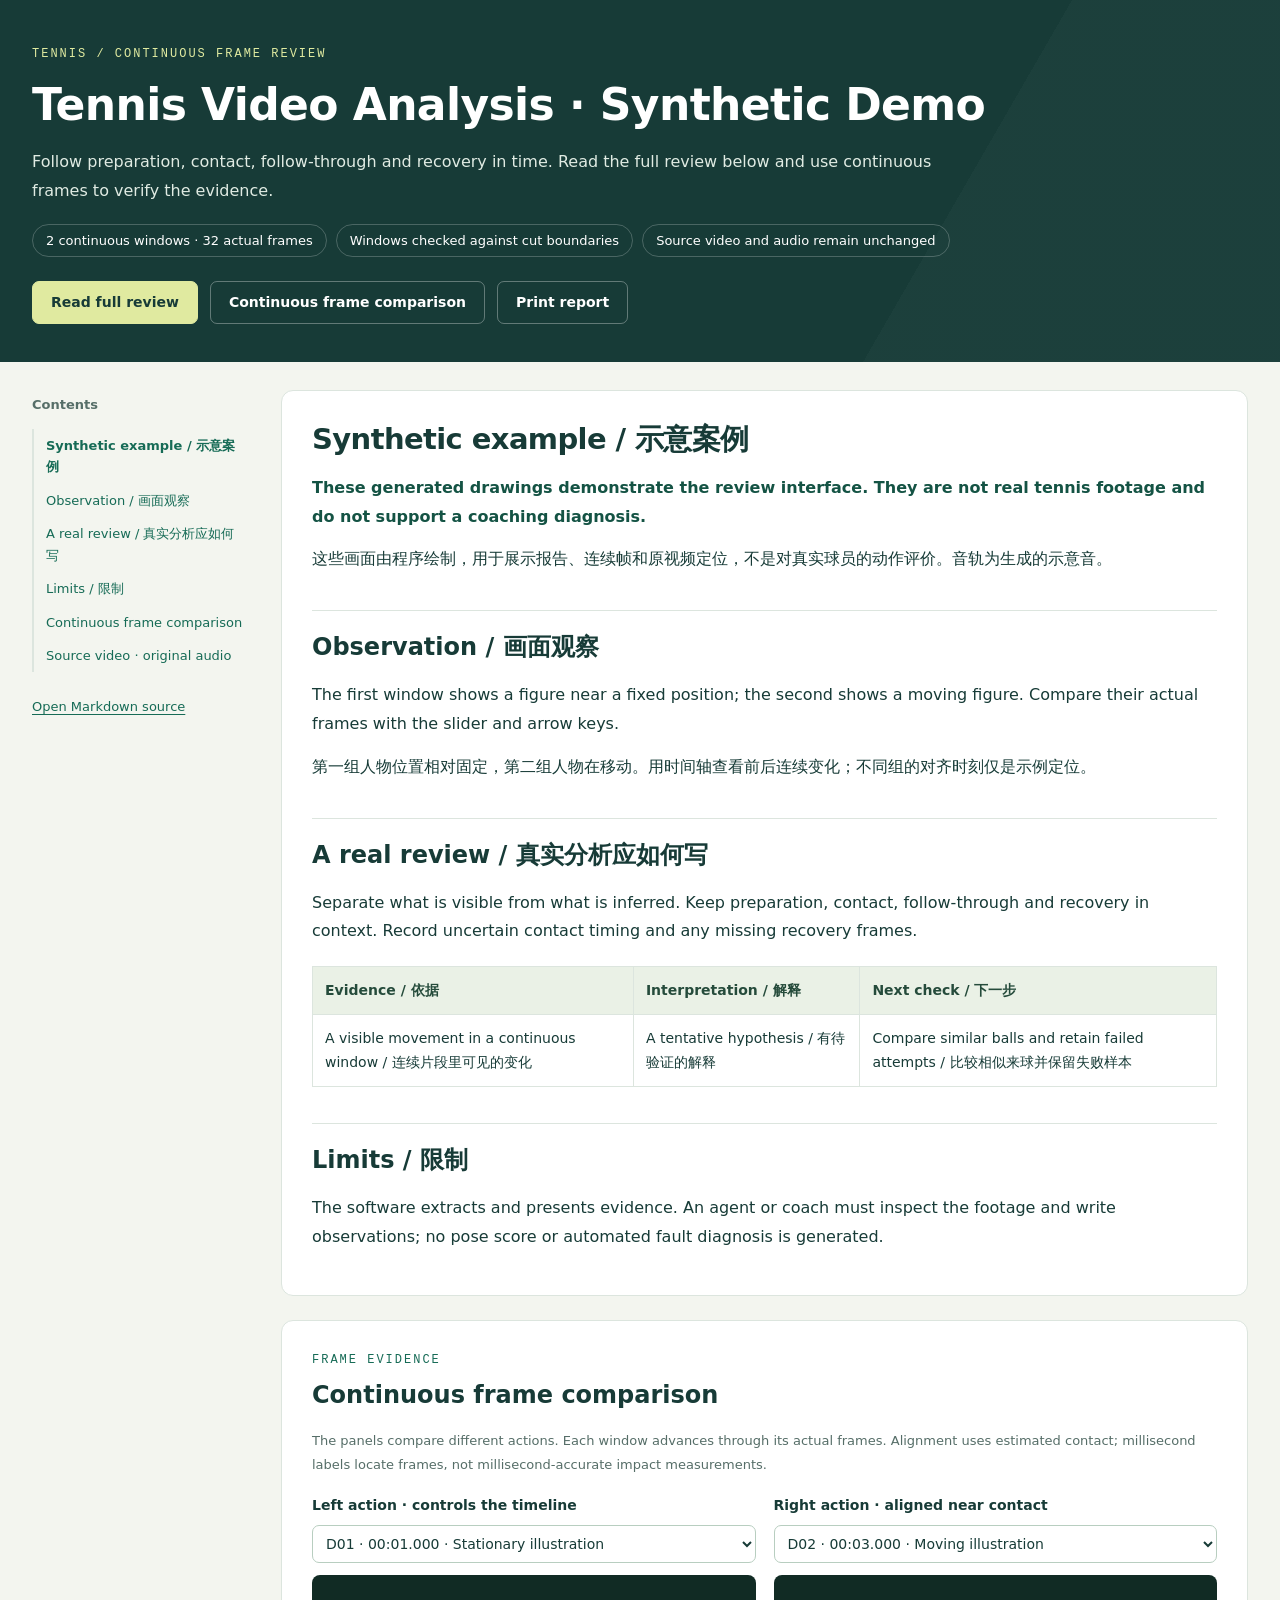
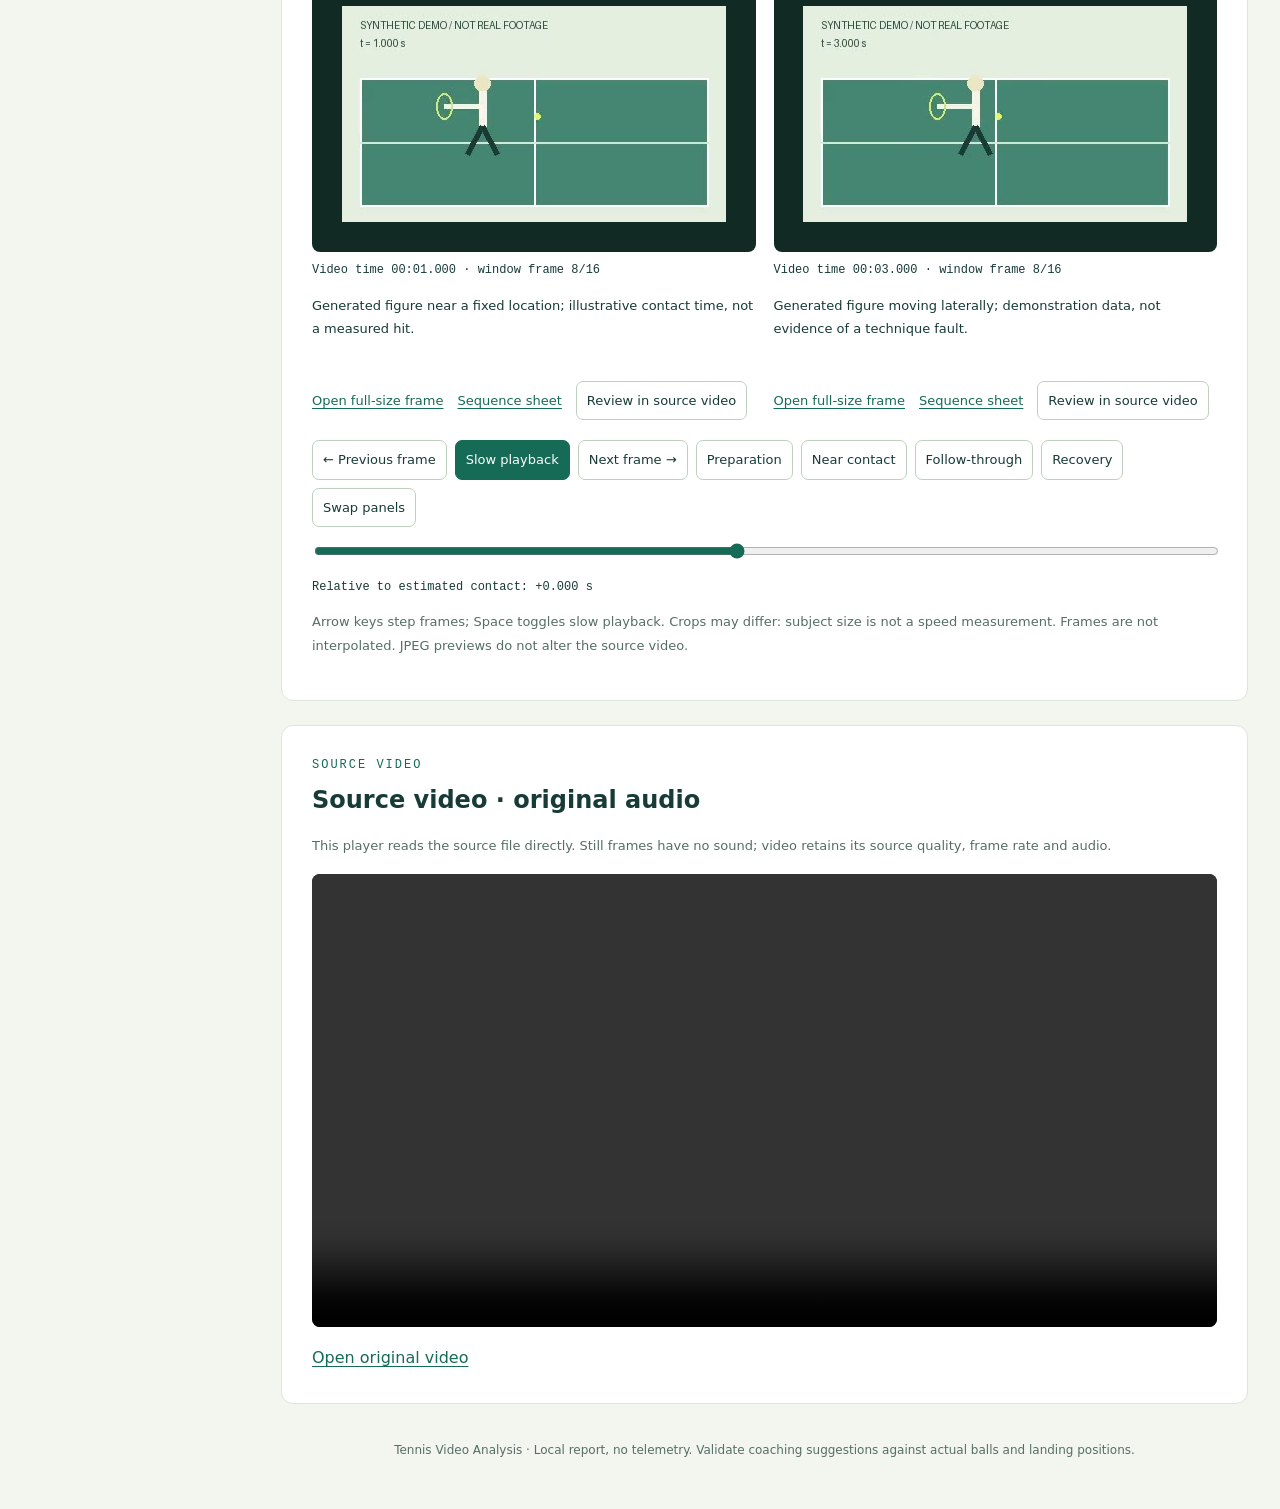
==== examples/demo/index.html @ 44c34b5e "Create tennis video analysis skill with continuous frame evidence and HTML reports" ====
<!doctype html>
<html lang="en"><head><meta charset="utf-8"><meta name="viewport" content="width=device-width,initial-scale=1"><link rel="icon" href="data:,"><title>Tennis Video Analysis · Synthetic Demo</title><style>:root {
  --ink: #173b37;
  --muted: #566e68;
  --accent: #166b56;
  --line: #dce5de;
  --paper: #f3f5ef;
  --highlight: #e0eaa0;
  color-scheme: light;
}
* {
  box-sizing: border-box;
}
html {
  scroll-behavior: smooth;
  scroll-padding-top: 22px;
}
body {
  margin: 0;
  background: var(--paper);
  color: var(--ink);
  font:
    16px/1.8 "Microsoft YaHei",
    system-ui,
    -apple-system,
    sans-serif;
}
.wrap {
  max-width: 1460px;
  margin: auto;
  padding: 0 32px;
}
a {
  color: var(--accent);
  text-underline-offset: 3px;
}
button,
select,
input {
  font: inherit;
}
button {
  cursor: pointer;
}
button:disabled {
  opacity: 0.45;
  cursor: default;
}
.hero {
  background: var(--ink);
  color: #fff;
  padding: 45px 0 38px;
  background-image: linear-gradient(120deg, transparent 72%, #ffffff06 72%);
}
.eyebrow,
.section-kicker {
  font:
    12px/1.5 Consolas,
    monospace;
  letter-spacing: 2px;
}
.eyebrow {
  color: var(--highlight);
}
h1 {
  font-size: clamp(29px, 4vw, 44px);
  line-height: 1.3;
  margin: 13px 0 15px;
  letter-spacing: -0.6px;
}
.hero p {
  max-width: 940px;
  color: #e0ebe3;
  margin: 0 0 18px;
}
.badges {
  display: flex;
  gap: 9px;
  flex-wrap: wrap;
  font-size: 13px;
}
.badges span {
  border: 1px solid #ffffff38;
  border-radius: 30px;
  padding: 4px 13px;
}
.actions {
  display: flex;
  gap: 12px;
  flex-wrap: wrap;
  margin-top: 24px;
}
.actions a,
.actions button {
  font: inherit;
  font-size: 14px;
  font-weight: 600;
  line-height: 1.5;
  text-decoration: none;
  border: 1px solid var(--highlight);
  background: var(--highlight);
  color: var(--ink);
  padding: 10px 18px;
  border-radius: 7px;
}
.actions .outline {
  background: transparent;
  color: white;
  border-color: #ffffff52;
}
.layout {
  display: grid;
  grid-template-columns: 224px minmax(0, 1fr);
  gap: 25px;
  padding-top: 28px;
  padding-bottom: 36px;
}
.navigation {
  position: sticky;
  top: 24px;
}
.navigation strong {
  font-size: 13px;
  color: var(--muted);
}
nav {
  margin: 10px 0 20px;
  max-height: 72vh;
  overflow-y: auto;
}
nav a {
  display: block;
  font-size: 13px;
  line-height: 1.65;
  text-decoration: none;
  padding: 6px 12px;
  border-left: 2px solid var(--line);
}
nav a:hover {
  background: #e4ebdf;
  border-left-color: var(--accent);
}
nav .toc-h1 {
  font-weight: 650;
}
nav .toc-h3 {
  padding-left: 22px;
  font-size: 12px;
}
.download {
  font-size: 13px;
}
.card {
  background: white;
  border: 1px solid var(--line);
  border-radius: 12px;
  padding: 30px;
  margin-bottom: 24px;
  min-width: 0;
}
h2 {
  font-size: 24px;
  line-height: 1.5;
  margin: 8px 0 16px;
}
h3 {
  font-size: 19px;
  line-height: 1.6;
  margin: 23px 0 10px;
}
.prose h1 {
  font-size: 29px;
  margin-top: 0;
}
.prose h2 {
  margin-top: 36px;
  padding-top: 18px;
  border-top: 1px solid var(--line);
}
.prose p {
  margin: 14px 0;
}
.prose img {
  max-width: 100%;
  height: auto;
  border-radius: 7px;
}
.prose ul,
.prose ol {
  padding-left: 25px;
}
.prose li {
  padding-left: 3px;
  margin: 7px 0;
}
.prose strong {
  font-weight: 650;
  color: #145344;
}
.prose blockquote {
  border-left: 3px solid #91b99d;
  background: #f0f6ee;
  padding: 6px 20px;
  margin: 18px 0;
}
.prose code {
  font:
    13px/1.7 Consolas,
    monospace;
  overflow-wrap: anywhere;
  background: #edf3ee;
  padding: 2px 5px;
  border-radius: 4px;
}
.prose pre {
  padding: 16px;
  background: #f1f5f1;
  border-radius: 8px;
  overflow: auto;
}
.prose pre code {
  padding: 0;
}
.prose table {
  border-collapse: collapse;
  width: 100%;
  font-size: 14px;
  line-height: 1.75;
  margin: 20px 0;
}
.prose th,
.prose td {
  text-align: left;
  border: 1px solid var(--line);
  padding: 11px 12px;
  vertical-align: top;
}
.prose th {
  background: #eaf1e6;
  color: #254b3b;
  font-weight: 650;
}
.prose tr:nth-child(even) td {
  background: #f8faf6;
}
.section-kicker {
  color: var(--accent);
}
.muted {
  color: var(--muted);
  font-size: 13px;
  line-height: 1.8;
}
.panels {
  display: grid;
  grid-template-columns: 1fr 1fr;
  gap: 18px;
}
.panel {
  min-width: 0;
}
.panel label {
  font-weight: 600;
  display: block;
  margin: 4px 0 7px;
  font-size: 14px;
}
select {
  width: 100%;
  border: 1px solid #b8cec0;
  background: white;
  color: var(--ink);
  padding: 9px;
  border-radius: 7px;
  font-size: 14px;
}
figure {
  margin: 12px 0;
}
.imagebox {
  aspect-ratio: 8/5;
  background: #112b24;
  display: flex;
  align-items: center;
  justify-content: center;
  border-radius: 8px;
  overflow: hidden;
}
.imagebox img {
  max-width: 100%;
  max-height: 100%;
  object-fit: contain;
}
figcaption,
.status {
  font:
    12px/1.7 Consolas,
    "Microsoft YaHei",
    monospace;
  margin-top: 8px;
}
.note {
  font-size: 13px;
  line-height: 1.8;
  min-height: 74px;
}
.links {
  display: flex;
  gap: 14px;
  align-items: center;
  flex-wrap: wrap;
  font-size: 13px;
}
.tools {
  display: flex;
  gap: 8px;
  flex-wrap: wrap;
  margin: 20px 0 13px;
}
.tools button,
.links button {
  border: 1px solid #bed0bf;
  color: var(--ink);
  background: white;
  border-radius: 7px;
  padding: 7px 10px;
  font-size: 13px;
}
.tools button:hover,
.links button:hover {
  background: #edf5e8;
}
.tools button.primary {
  background: var(--accent);
  border-color: var(--accent);
  color: white;
}
input[type="range"] {
  width: 100%;
  accent-color: var(--accent);
}
video {
  width: 100%;
  max-height: 70vh;
  background: #112b24;
  border-radius: 8px;
  display: block;
  margin: 17px 0;
}
.warning {
  font-size: 13px;
  color: #805b19;
}
footer {
  text-align: center;
  color: var(--muted);
  font-size: 12px;
  padding: 12px;
}
.sr {
  position: absolute;
  left: -9999px;
}
[hidden] {
  display: none !important;
}
:focus-visible {
  outline: 3px solid #88b341;
  outline-offset: 3px;
}
@media (max-width: 1100px) {
  .layout {
    grid-template-columns: 1fr;
  }
  aside {
    display: none;
  }
  .wrap {
    padding-left: 20px;
    padding-right: 20px;
  }
}
@media (max-width: 720px) {
  body {
    font-size: 15px;
  }
  .hero {
    padding: 30px 0;
  }
  .wrap {
    padding-left: 13px;
    padding-right: 13px;
  }
  .card {
    padding: 19px;
  }
  .panels {
    grid-template-columns: 1fr;
  }
  .note {
    min-height: 0;
  }
  .prose table {
    display: block;
    overflow: auto;
  }
  .prose h2 {
    font-size: 22px;
  }
  .badges {
    font-size: 12px;
  }
}
@media print {
  body {
    background: white;
    font-size: 11pt;
  }
  .hero {
    background: white;
    color: #173b37;
    padding: 0;
  }
  .hero p {
    color: #526854;
  }
  .actions,
  .badges,
  aside,
  .tools,
  .links,
  input[type="range"],
  #original,
  footer {
    display: none !important;
  }
  .layout {
    display: block;
    padding: 0;
  }
  .wrap {
    padding: 0;
    max-width: none;
  }
  .card {
    padding: 0;
    border: none;
    border-radius: 0;
  }
  .prose h2 {
    break-after: avoid;
  }
  .prose tr {
    break-inside: avoid;
  }
  a {
    color: inherit;
  }
  video {
    display: none;
  }
  .panels {
    display: grid;
    grid-template-columns: 1fr 1fr;
  }
}
</style></head>
<body><header class="hero"><div class="wrap"><div class="eyebrow">TENNIS / CONTINUOUS FRAME REVIEW</div><h1>Tennis Video Analysis · Synthetic Demo</h1><p data-i18n="subtitle"></p><div class="badges"><span id="scope"></span><span id="continuity"></span><span data-i18n="sourcePreserved"></span></div><div class="actions"><a href="#report" data-i18n="readReport"></a><a href="#viewer" class="outline" data-i18n="seeEvidence"></a><button id="print" class="outline" data-i18n="print"></button></div></div></header>
<div class="layout wrap"><aside><div class="navigation"><strong data-i18n="contents"></strong><nav aria-label="Report contents"><a class="toc-h1" href="#chapter-1">Synthetic example / 示意案例</a>
<a class="toc-h2" href="#chapter-2">Observation / 画面观察</a>
<a class="toc-h2" href="#chapter-3">A real review / 真实分析应如何写</a>
<a class="toc-h2" href="#chapter-4">Limits / 限制</a><a href="#viewer" data-i18n="seeEvidence"></a><a href="#original" data-i18n="original"></a></nav><a href="report.md" class="download" data-i18n="markdown"></a></div></aside>
<main><article id="report" class="card prose"><h1 id="chapter-1">Synthetic example / 示意案例</h1>
<p><strong>These generated drawings demonstrate the review interface. They are not real tennis footage and do not support a coaching diagnosis.</strong></p>
<p>这些画面由程序绘制，用于展示报告、连续帧和原视频定位，不是对真实球员的动作评价。音轨为生成的示意音。</p>
<h2 id="chapter-2">Observation / 画面观察</h2>
<p>The first window shows a figure near a fixed position; the second shows a moving figure. Compare their actual frames with the slider and arrow keys.</p>
<p>第一组人物位置相对固定，第二组人物在移动。用时间轴查看前后连续变化；不同组的对齐时刻仅是示例定位。</p>
<h2 id="chapter-3">A real review / 真实分析应如何写</h2>
<p>Separate what is visible from what is inferred. Keep preparation, contact, follow-through and recovery in context. Record uncertain contact timing and any missing recovery frames.</p>
<table>
<thead>
<tr>
<th>Evidence / 依据</th>
<th>Interpretation / 解释</th>
<th>Next check / 下一步</th>
</tr>
</thead>
<tbody>
<tr>
<td>A visible movement in a continuous window / 连续片段里可见的变化</td>
<td>A tentative hypothesis / 有待验证的解释</td>
<td>Compare similar balls and retain failed attempts / 比较相似来球并保留失败样本</td>
</tr>
</tbody>
</table>
<h2 id="chapter-4">Limits / 限制</h2>
<p>The software extracts and presents evidence. An agent or coach must inspect the footage and write observations; no pose score or automated fault diagnosis is generated.</p>
</article>
<section class="card" id="viewer"><div class="section-kicker">FRAME EVIDENCE</div><h2 data-i18n="seeEvidence"></h2><p class="muted" data-i18n="comparisonNote"></p><div class="panels">
<div class="panel"><label for="leftSelect" data-i18n="left"></label><select id="leftSelect"></select><figure><div class="imagebox"><img id="leftImg" alt="Left original video frame"></div><figcaption id="leftStamp"></figcaption></figure><p id="leftNote" class="note"></p><div class="links"><a id="leftFull" target="_blank" rel="noopener" data-i18n="enlarge"></a><a id="leftSheet" target="_blank" rel="noopener" data-i18n="sheet"></a><button id="leftVideo" data-i18n="seek"></button></div></div>
<div class="panel"><label for="rightSelect" data-i18n="right"></label><select id="rightSelect"></select><figure><div class="imagebox"><img id="rightImg" alt="Right original video frame"></div><figcaption id="rightStamp"></figcaption></figure><p id="rightNote" class="note"></p><div class="links"><a id="rightFull" target="_blank" rel="noopener" data-i18n="enlarge"></a><a id="rightSheet" target="_blank" rel="noopener" data-i18n="sheet"></a><button id="rightVideo" data-i18n="seek"></button></div></div></div>
<div class="tools"><button id="prev" data-i18n="prev"></button><button id="play" class="primary" data-i18n="play"></button><button id="next" data-i18n="next"></button><button data-offset="-0.65" data-i18n="prepare"></button><button data-offset="0" data-i18n="contact"></button><button data-offset="0.25" data-i18n="follow"></button><button data-offset="0.85" data-i18n="recover"></button><button id="swap" data-i18n="swap"></button></div>
<label class="sr" for="timeline" data-i18n="timeline"></label><input id="timeline" type="range" min="0" value="0" step="1"><div id="status" class="status" aria-live="polite"></div><p class="muted" data-i18n="keys"></p><p class="warning" id="imageError" hidden data-i18n="imageError"></p></section>
<section class="card" id="original"><div class="section-kicker">SOURCE VIDEO</div><h2 data-i18n="original"></h2><p class="muted" data-i18n="audioNote"></p><video id="video" controls preload="none" data-source="synthetic.mp4"></video><a id="originalLink" data-i18n="openVideo"></a><p id="videoError" hidden class="warning" data-i18n="videoError"></p></section>
<footer>Tennis Video Analysis · <span data-i18n="footer"></span></footer></main></div>
<script id="evidence-data" type="application/json">{"windows": [{"id": "D01", "start": 0.35, "end": 1.7, "contact_time": 1.0, "kind": "Stationary illustration", "observation": "Generated figure near a fixed location; illustrative contact time, not a measured hit.", "crop": [0, 0, 384, 216], "segment": "demo", "frames": [{"time": 0.416650391, "src": "evidence/D01/frames/00001.jpg"}, {"time": 0.499983724, "src": "evidence/D01/frames/00002.jpg"}, {"time": 0.583317057, "src": "evidence/D01/frames/00003.jpg"}, {"time": 0.666650391, "src": "evidence/D01/frames/00004.jpg"}, {"time": 0.749983724, "src": "evidence/D01/frames/00005.jpg"}, {"time": 0.833317057, "src": "evidence/D01/frames/00006.jpg"}, {"time": 0.916650391, "src": "evidence/D01/frames/00007.jpg"}, {"time": 0.999983724, "src": "evidence/D01/frames/00008.jpg"}, {"time": 1.083317057, "src": "evidence/D01/frames/00009.jpg"}, {"time": 1.166650391, "src": "evidence/D01/frames/00010.jpg"}, {"time": 1.249983724, "src": "evidence/D01/frames/00011.jpg"}, {"time": 1.333317057, "src": "evidence/D01/frames/00012.jpg"}, {"time": 1.416650391, "src": "evidence/D01/frames/00013.jpg"}, {"time": 1.499983724, "src": "evidence/D01/frames/00014.jpg"}, {"time": 1.583317057, "src": "evidence/D01/frames/00015.jpg"}, {"time": 1.666650391, "src": "evidence/D01/frames/00016.jpg"}], "sheet": "evidence/D01/sequence.jpg", "contact_sheet": "evidence/D01/contact.jpg"}, {"id": "D02", "start": 2.35, "end": 3.7, "contact_time": 3.0, "kind": "Moving illustration", "observation": "Generated figure moving laterally; demonstration data, not evidence of a technique fault.", "crop": [0, 0, 384, 216], "segment": "demo", "frames": [{"time": 2.416650391, "src": "evidence/D02/frames/00001.jpg"}, {"time": 2.499983724, "src": "evidence/D02/frames/00002.jpg"}, {"time": 2.583317057, "src": "evidence/D02/frames/00003.jpg"}, {"time": 2.666650391, "src": "evidence/D02/frames/00004.jpg"}, {"time": 2.749983724, "src": "evidence/D02/frames/00005.jpg"}, {"time": 2.833317057, "src": "evidence/D02/frames/00006.jpg"}, {"time": 2.916650391, "src": "evidence/D02/frames/00007.jpg"}, {"time": 2.999983724, "src": "evidence/D02/frames/00008.jpg"}, {"time": 3.083317057, "src": "evidence/D02/frames/00009.jpg"}, {"time": 3.166650391, "src": "evidence/D02/frames/00010.jpg"}, {"time": 3.249983724, "src": "evidence/D02/frames/00011.jpg"}, {"time": 3.333317057, "src": "evidence/D02/frames/00012.jpg"}, {"time": 3.416650391, "src": "evidence/D02/frames/00013.jpg"}, {"time": 3.499983724, "src": "evidence/D02/frames/00014.jpg"}, {"time": 3.583317057, "src": "evidence/D02/frames/00015.jpg"}, {"time": 3.666650391, "src": "evidence/D02/frames/00016.jpg"}], "sheet": "evidence/D02/sequence.jpg", "contact_sheet": "evidence/D02/contact.jpg"}], "validation": {"window_count": 2, "frame_count": 32, "ordered_frames": true, "cut_check": "checked"}, "media": {"name": "synthetic.mp4", "duration": 4.0, "width": 384, "height": 216, "codec": "h264", "nominal_fps": 12.0, "average_fps": 12.0, "rotation": 0, "pixel_format": "yuv420p", "audio": [{"codec": "aac", "sample_rate": "48000", "channels": 1}]}, "language": "en", "default_comparison": []}</script><script>"use strict";
const data = JSON.parse(document.getElementById("evidence-data").textContent);
const messages = {
  zh: {
    subtitle:
      "把准备、触球、随挥和回收连起来看。具体观察与练习建议在下方报告，连续帧用于核对动作依据。",
    sourcePreserved: "原视频与音轨保持原文件",
    readReport: "阅读完整分析",
    seeEvidence: "连续帧对比",
    print: "打印报告",
    contents: "报告目录",
    markdown: "打开 Markdown 原稿",
    comparisonNote:
      "左右是不同动作的对照，各自窗口内部按实际帧时间推进。以估计触球时间对齐；毫秒用于定位帧，不表示触球判断精确到毫秒。",
    left: "左侧动作 · 控制时间轴",
    right: "右侧动作 · 按触球附近对齐",
    enlarge: "放大这一帧",
    sheet: "整段动作图",
    seek: "在原视频看这段",
    prev: "← 上一帧",
    next: "下一帧 →",
    play: "慢速回看",
    pause: "暂停",
    prepare: "准备附近",
    contact: "触球附近",
    follow: "随挥附近",
    recover: "回收附近",
    swap: "交换左右",
    timeline: "左侧原始帧时间轴",
    keys: "左右方向键逐帧，空格慢速回看。裁切宽度可能不同，画面中人物大小不能用来比较速度。相邻截图没有补帧；JPEG 截图只是预览，不改变原视频。",
    original: "原视频 · 原声回看",
    audioNote:
      "此播放器直接读取原视频。逐帧图片没有声音；视频保留原文件的画质、帧率和音轨。",
    openVideo: "在本机播放器打开原视频",
    videoError: "浏览器无法播放此视频，请在本机播放器按上方时间定位。",
    imageError: "有图片未能加载。请保持 HTML 与证据文件夹的相对位置。",
    footer: "本地报告，无遥测；技术建议需结合实际来球和落点验证。",
    windows: "组连续窗口",
    frames: "张实际帧",
    checked: "窗口已核对剪辑边界",
    unchecked: "剪辑边界尚未核对",
    frame: "窗口帧",
    timelineTime: "成片时间",
    boundary: "已到该窗口边界",
    relative: "相对估计触球",
    unconfirmed: "触球未确认，按窗口中点定位动作",
    missingObservation: "尚未填写视觉观察；截图工具不会自动判断技术问题。",
  },
  en: {
    subtitle:
      "Follow preparation, contact, follow-through and recovery in time. Read the full review below and use continuous frames to verify the evidence.",
    sourcePreserved: "Source video and audio remain unchanged",
    readReport: "Read full review",
    seeEvidence: "Continuous frame comparison",
    print: "Print report",
    contents: "Contents",
    markdown: "Open Markdown source",
    comparisonNote:
      "The panels compare different actions. Each window advances through its actual frames. Alignment uses estimated contact; millisecond labels locate frames, not millisecond-accurate impact measurements.",
    left: "Left action · controls the timeline",
    right: "Right action · aligned near contact",
    enlarge: "Open full-size frame",
    sheet: "Sequence sheet",
    seek: "Review in source video",
    prev: "← Previous frame",
    next: "Next frame →",
    play: "Slow playback",
    pause: "Pause",
    prepare: "Preparation",
    contact: "Near contact",
    follow: "Follow-through",
    recover: "Recovery",
    swap: "Swap panels",
    timeline: "Left frame timeline",
    keys: "Arrow keys step frames; Space toggles slow playback. Crops may differ: subject size is not a speed measurement. Frames are not interpolated. JPEG previews do not alter the source video.",
    original: "Source video · original audio",
    audioNote:
      "This player reads the source file directly. Still frames have no sound; video retains its source quality, frame rate and audio.",
    openVideo: "Open original video",
    videoError:
      "This browser cannot play the video. Open the source in a local player and seek to the displayed time.",
    imageError:
      "An image failed to load. Keep the HTML and evidence directories in their relative locations.",
    footer:
      "Local report, no telemetry. Validate coaching suggestions against actual balls and landing positions.",
    windows: "continuous windows",
    frames: "actual frames",
    checked: "Windows checked against cut boundaries",
    unchecked: "Cut boundaries have not been checked",
    frame: "window frame",
    timelineTime: "Video time",
    boundary: "at window boundary",
    relative: "Relative to estimated contact",
    unconfirmed: "Contact unconfirmed; action positioned at window midpoint",
    missingObservation:
      "Visual observation not entered. The extraction tools do not diagnose technique.",
  },
};
const text = messages[data.language] || messages.en;
const $ = (id) => document.getElementById(id);
document.querySelectorAll("[data-i18n]").forEach((el) => {
  el.textContent = text[el.dataset.i18n] || el.dataset.i18n;
});
$("scope").textContent =
  `${data.validation.window_count} ${text.windows} · ${data.validation.frame_count} ${text.frames}`;
$("continuity").textContent =
  data.validation.cut_check === "checked" ? text.checked : text.unchecked;
const records = Object.fromEntries(data.windows.map((w) => [w.id, w]));
let index = 0,
  timer = null;
function stamp(t) {
  const ms = Math.round(t * 1000),
    minutes = Math.floor(ms / 60000),
    seconds = Math.floor((ms % 60000) / 1000);
  return (
    String(minutes).padStart(2, "0") +
    ":" +
    String(seconds).padStart(2, "0") +
    "." +
    String(ms % 1000).padStart(3, "0")
  );
}
function anchor(w) {
  return w.contact_time === null || w.contact_time === undefined
    ? (w.start + w.end) / 2
    : w.contact_time;
}
function nearest(frames, t) {
  let low = 0,
    high = frames.length - 1;
  while (low < high) {
    const mid = (low + high) >> 1;
    if (frames[mid].time < t) low = mid + 1;
    else high = mid;
  }
  return low > 0 &&
    Math.abs(frames[low - 1].time - t) < Math.abs(frames[low].time - t)
    ? low - 1
    : low;
}
function record(side) {
  return records[$(side + "Select").value];
}
function stop() {
  if (timer !== null) clearTimeout(timer);
  timer = null;
  $("play").textContent = text.play;
}
function show(side, w, i, clamped) {
  const f = w.frames[i];
  $(side + "Img").src = f.src;
  $(side + "Full").href = f.src;
  $(side + "Stamp").textContent =
    `${text.timelineTime} ${stamp(f.time)} · ${text.frame} ${i + 1}/${w.frames.length}${clamped ? " · " + text.boundary : ""}`;
  $(side + "Note").textContent = w.observation || text.missingObservation;
  $(side + "Sheet").hidden = !w.sheet;
  if (w.sheet) $(side + "Sheet").href = w.sheet;
}
function render() {
  const l = record("left"),
    r = record("right");
  index = Math.max(0, Math.min(index, l.frames.length - 1));
  const rel = l.frames[index].time - anchor(l),
    target = anchor(r) + rel,
    ri = nearest(r.frames, target);
  show("left", l, index, false);
  show(
    "right",
    r,
    ri,
    target < r.frames[0].time || target > r.frames.at(-1).time,
  );
  $("timeline").max = l.frames.length - 1;
  $("timeline").value = index;
  $("prev").disabled = index === 0;
  $("next").disabled = index === l.frames.length - 1;
  const unknown = l.contact_time == null || r.contact_time == null;
  const displayRel = Math.abs(rel) < 0.0005 ? 0 : rel;
  $("status").textContent =
    (unknown ? text.unconfirmed : text.relative) +
    `: ${displayRel >= 0 ? "+" : ""}${displayRel.toFixed(3)} s`;
  document.querySelectorAll("[data-offset]").forEach((b) => {
    b.disabled = l.contact_time == null;
  });
}
function advance(n) {
  stop();
  index += n;
  render();
}
for (const side of ["left", "right"]) {
  for (const w of data.windows) {
    const option = document.createElement("option");
    option.value = w.id;
    option.textContent = `${w.id} · ${stamp(anchor(w))} · ${w.kind || ""}`;
    $(side + "Select").append(option);
  }
  $(side + "Select").addEventListener("change", () => {
    stop();
    if (side === "left") {
      const w = record(side);
      index = nearest(w.frames, anchor(w));
    }
    render();
  });
  $(side + "Img").addEventListener("error", () => {
    $("imageError").hidden = false;
  });
}
const defaults = data.default_comparison || [];
$("leftSelect").value = records[defaults[0]] ? defaults[0] : data.windows[0].id;
$("rightSelect").value = records[defaults[1]]
  ? defaults[1]
  : data.windows[Math.min(1, data.windows.length - 1)].id;
index = nearest(record("left").frames, anchor(record("left")));
function tick() {
  const w = record("left");
  if (index >= w.frames.length - 1) {
    stop();
    return;
  }
  const delay = Math.max(
    10,
    (w.frames[index + 1].time - w.frames[index].time) * 4000,
  );
  timer = setTimeout(() => {
    index++;
    render();
    tick();
  }, delay);
}
$("prev").addEventListener("click", () => advance(-1));
$("next").addEventListener("click", () => advance(1));
$("play").addEventListener("click", () => {
  if (timer !== null) {
    stop();
    return;
  }
  if (index >= record("left").frames.length - 1) index = 0;
  render();
  $("play").textContent = text.pause;
  tick();
});
$("timeline").addEventListener("input", () => {
  stop();
  index = Number($("timeline").value);
  render();
});
document.querySelectorAll("[data-offset]").forEach((el) =>
  el.addEventListener("click", () => {
    stop();
    const w = record("left");
    index = nearest(w.frames, anchor(w) + Number(el.dataset.offset));
    render();
  }),
);
$("swap").addEventListener("click", () => {
  stop();
  const l = record("left"),
    rel = l.frames[index].time - anchor(l),
    old = $("leftSelect").value;
  $("leftSelect").value = $("rightSelect").value;
  $("rightSelect").value = old;
  const w = record("left");
  index = nearest(w.frames, anchor(w) + rel);
  render();
});
document.addEventListener("keydown", (e) => {
  if (["INPUT", "SELECT", "TEXTAREA"].includes(document.activeElement.tagName))
    return;
  if (e.key === "ArrowLeft") {
    e.preventDefault();
    advance(-1);
  }
  if (e.key === "ArrowRight") {
    e.preventDefault();
    advance(1);
  }
  if (e.code === "Space" && document.activeElement.tagName !== "BUTTON") {
    e.preventDefault();
    $("play").click();
  }
});
$("print").addEventListener("click", () => {
  stop();
  window.print();
});
const video = $("video"),
  videoURI = video.dataset.source;
if (videoURI) {
  video.src = videoURI;
  $("originalLink").href = videoURI;
} else {
  $("original").hidden = true;
  $("leftVideo").hidden = true;
  $("rightVideo").hidden = true;
}
function seek(w) {
  stop();
  $("original").scrollIntoView({ behavior: "smooth" });
  const t = Math.max(0, anchor(w) - 1.3),
    go = () => {
      video.currentTime = t;
      video.play().catch(() => {});
    };
  if (video.readyState >= 1) go();
  else {
    video.addEventListener("loadedmetadata", go, { once: true });
    video.load();
  }
}
for (const side of ["left", "right"])
  $(side + "Video").addEventListener("click", () => seek(record(side)));
video.addEventListener("error", () => {
  $("videoError").hidden = false;
});
render();
</script></body></html>
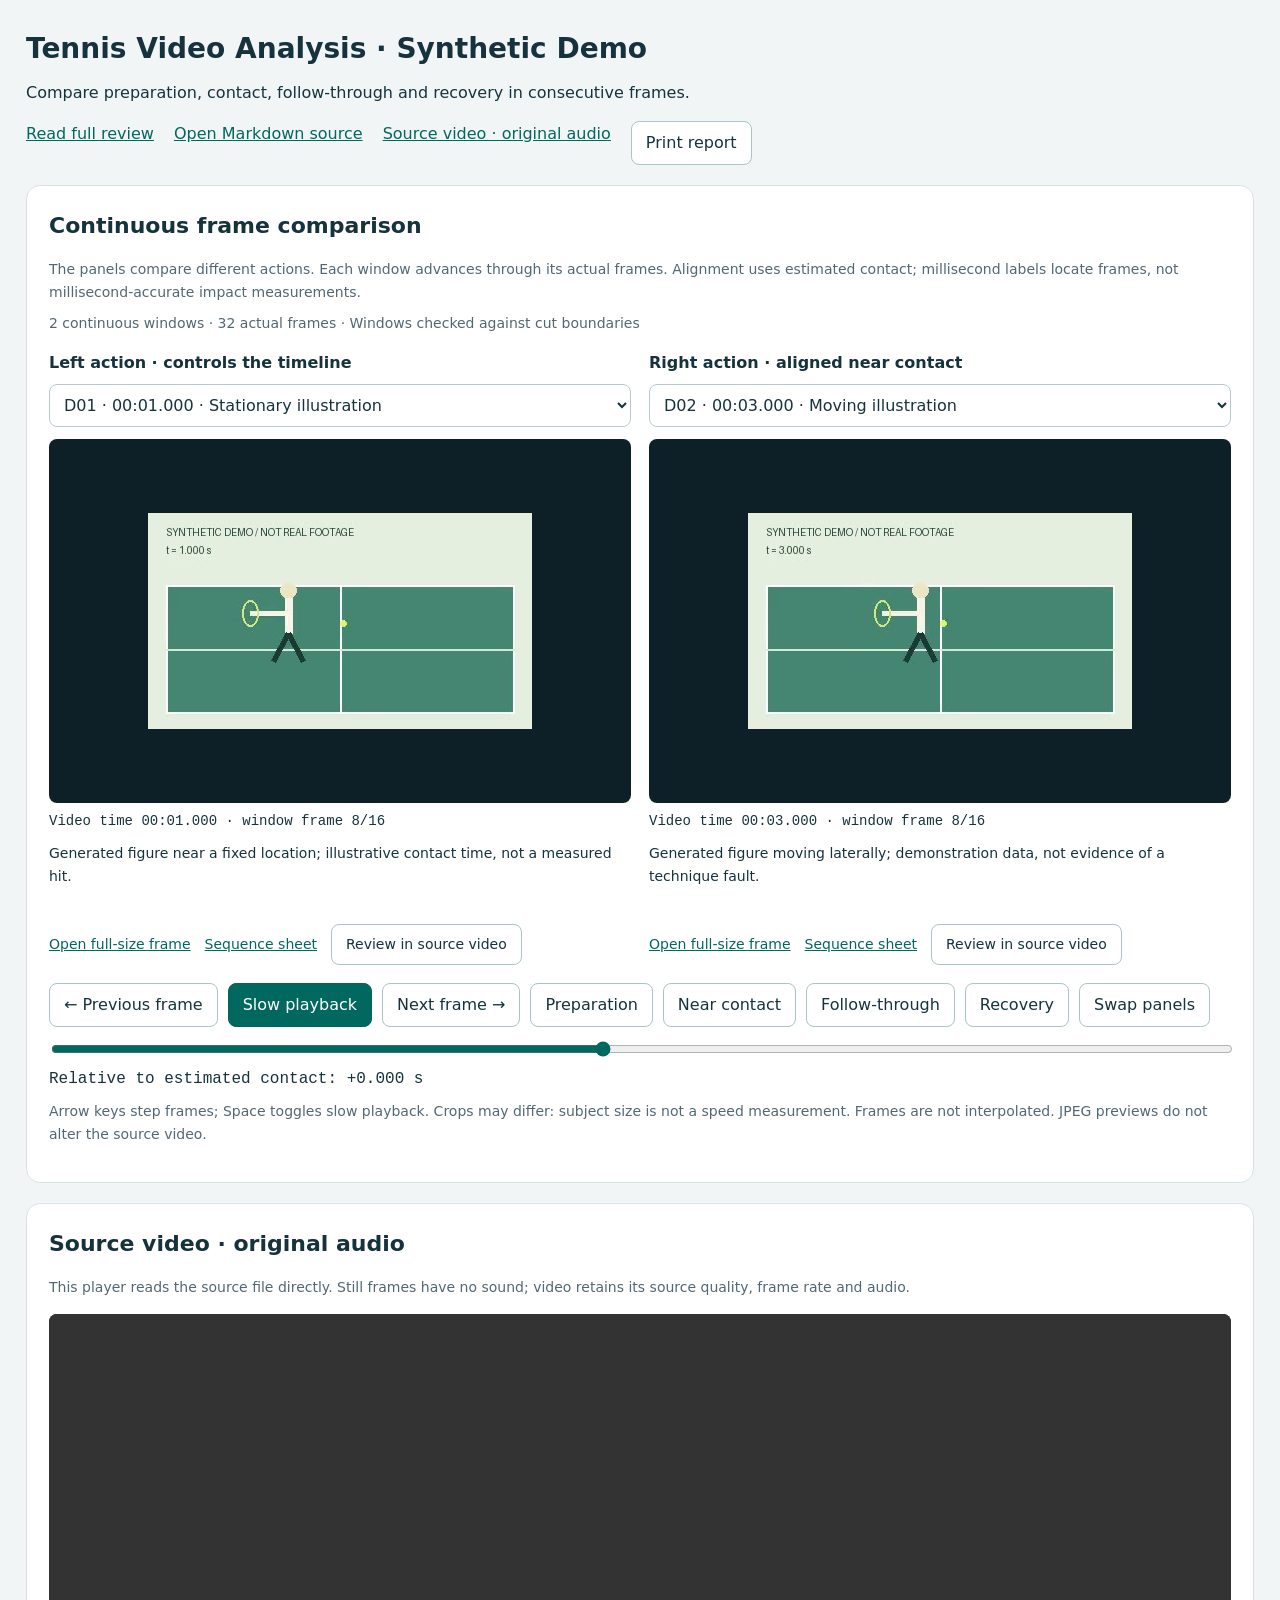
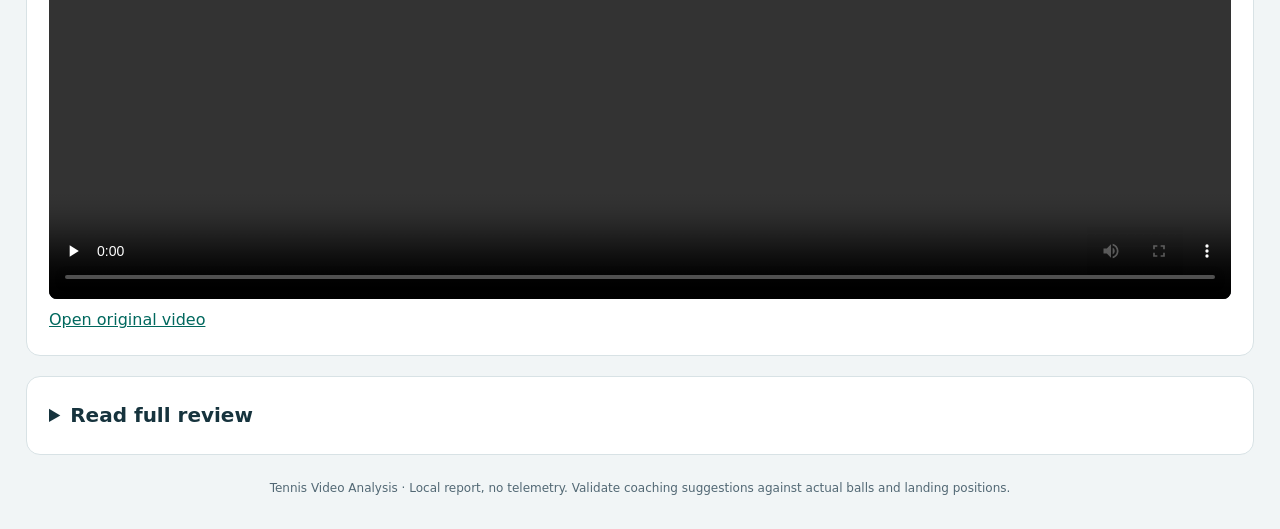
==== commit 533c8b5f: "Restore compact HTML with continuous frame comparison first" ====
--- a/examples/demo/index.html
+++ b/examples/demo/index.html
@@ -1,255 +1,59 @@
 <!doctype html>
 <html lang="en"><head><meta charset="utf-8"><meta name="viewport" content="width=device-width,initial-scale=1"><link rel="icon" href="data:,"><title>Tennis Video Analysis · Synthetic Demo</title><style>:root {
-  --ink: #173b37;
-  --muted: #566e68;
-  --accent: #166b56;
-  --line: #dce5de;
-  --paper: #f3f5ef;
-  --highlight: #e0eaa0;
   color-scheme: light;
+  --ink: #16333d;
+  --muted: #526874;
+  --accent: #00685e;
 }
 * {
   box-sizing: border-box;
 }
-html {
-  scroll-behavior: smooth;
-  scroll-padding-top: 22px;
-}
 body {
   margin: 0;
-  background: var(--paper);
+  background: #f1f5f6;
   color: var(--ink);
   font:
-    16px/1.8 "Microsoft YaHei",
+    16px/1.65 "Microsoft YaHei",
     system-ui,
-    -apple-system,
     sans-serif;
 }
-.wrap {
-  max-width: 1460px;
+main {
+  max-width: 1500px;
   margin: auto;
-  padding: 0 32px;
+  padding: 26px;
+}
+h1 {
+  font-size: 28px;
+  margin: 0 0 8px;
+}
+h2 {
+  font-size: 22px;
+  margin: 0 0 14px;
+}
+p {
+  margin: 8px 0 14px;
 }
 a {
   color: var(--accent);
-  text-underline-offset: 3px;
-}
-button,
-select,
-input {
-  font: inherit;
-}
-button {
-  cursor: pointer;
-}
-button:disabled {
-  opacity: 0.45;
-  cursor: default;
-}
-.hero {
-  background: var(--ink);
-  color: #fff;
-  padding: 45px 0 38px;
-  background-image: linear-gradient(120deg, transparent 72%, #ffffff06 72%);
-}
-.eyebrow,
-.section-kicker {
-  font:
-    12px/1.5 Consolas,
-    monospace;
-  letter-spacing: 2px;
-}
-.eyebrow {
-  color: var(--highlight);
-}
-h1 {
-  font-size: clamp(29px, 4vw, 44px);
-  line-height: 1.3;
-  margin: 13px 0 15px;
-  letter-spacing: -0.6px;
-}
-.hero p {
-  max-width: 940px;
-  color: #e0ebe3;
-  margin: 0 0 18px;
-}
-.badges {
-  display: flex;
-  gap: 9px;
-  flex-wrap: wrap;
-  font-size: 13px;
-}
-.badges span {
-  border: 1px solid #ffffff38;
-  border-radius: 30px;
-  padding: 4px 13px;
-}
-.actions {
-  display: flex;
-  gap: 12px;
-  flex-wrap: wrap;
-  margin-top: 24px;
-}
-.actions a,
-.actions button {
-  font: inherit;
-  font-size: 14px;
-  font-weight: 600;
-  line-height: 1.5;
-  text-decoration: none;
-  border: 1px solid var(--highlight);
-  background: var(--highlight);
-  color: var(--ink);
-  padding: 10px 18px;
-  border-radius: 7px;
-}
-.actions .outline {
-  background: transparent;
-  color: white;
-  border-color: #ffffff52;
-}
-.layout {
-  display: grid;
-  grid-template-columns: 224px minmax(0, 1fr);
-  gap: 25px;
-  padding-top: 28px;
-  padding-bottom: 36px;
-}
-.navigation {
-  position: sticky;
-  top: 24px;
-}
-.navigation strong {
-  font-size: 13px;
-  color: var(--muted);
-}
-nav {
-  margin: 10px 0 20px;
-  max-height: 72vh;
-  overflow-y: auto;
-}
-nav a {
-  display: block;
-  font-size: 13px;
-  line-height: 1.65;
-  text-decoration: none;
-  padding: 6px 12px;
-  border-left: 2px solid var(--line);
-}
-nav a:hover {
-  background: #e4ebdf;
-  border-left-color: var(--accent);
-}
-nav .toc-h1 {
-  font-weight: 650;
-}
-nav .toc-h3 {
-  padding-left: 22px;
-  font-size: 12px;
-}
-.download {
-  font-size: 13px;
 }
 .card {
   background: white;
-  border: 1px solid var(--line);
-  border-radius: 12px;
-  padding: 30px;
-  margin-bottom: 24px;
-  min-width: 0;
-}
-h2 {
-  font-size: 24px;
-  line-height: 1.5;
-  margin: 8px 0 16px;
-}
-h3 {
-  font-size: 19px;
-  line-height: 1.6;
-  margin: 23px 0 10px;
-}
-.prose h1 {
-  font-size: 29px;
-  margin-top: 0;
-}
-.prose h2 {
-  margin-top: 36px;
-  padding-top: 18px;
-  border-top: 1px solid var(--line);
-}
-.prose p {
-  margin: 14px 0;
-}
-.prose img {
-  max-width: 100%;
-  height: auto;
-  border-radius: 7px;
-}
-.prose ul,
-.prose ol {
-  padding-left: 25px;
-}
-.prose li {
-  padding-left: 3px;
-  margin: 7px 0;
-}
-.prose strong {
-  font-weight: 650;
-  color: #145344;
-}
-.prose blockquote {
-  border-left: 3px solid #91b99d;
-  background: #f0f6ee;
-  padding: 6px 20px;
-  margin: 18px 0;
-}
-.prose code {
-  font:
-    13px/1.7 Consolas,
-    monospace;
-  overflow-wrap: anywhere;
-  background: #edf3ee;
-  padding: 2px 5px;
-  border-radius: 4px;
-}
-.prose pre {
-  padding: 16px;
-  background: #f1f5f1;
-  border-radius: 8px;
-  overflow: auto;
-}
-.prose pre code {
-  padding: 0;
-}
-.prose table {
-  border-collapse: collapse;
-  width: 100%;
-  font-size: 14px;
-  line-height: 1.75;
-  margin: 20px 0;
-}
-.prose th,
-.prose td {
-  text-align: left;
-  border: 1px solid var(--line);
-  padding: 11px 12px;
-  vertical-align: top;
-}
-.prose th {
-  background: #eaf1e6;
-  color: #254b3b;
-  font-weight: 650;
-}
-.prose tr:nth-child(even) td {
-  background: #f8faf6;
-}
-.section-kicker {
-  color: var(--accent);
+  border: 1px solid #d8e2e5;
+  border-radius: 14px;
+  padding: 22px;
+  margin-top: 20px;
+}
+.lede {
+  max-width: 1100px;
 }
 .muted {
   color: var(--muted);
-  font-size: 13px;
-  line-height: 1.8;
+  font-size: 14px;
+}
+.toplinks {
+  display: flex;
+  gap: 20px;
+  flex-wrap: wrap;
 }
 .panels {
   display: grid;
@@ -260,26 +64,25 @@
   min-width: 0;
 }
 .panel label {
+  display: block;
   font-weight: 600;
-  display: block;
-  margin: 4px 0 7px;
-  font-size: 14px;
+  margin-bottom: 8px;
 }
 select {
   width: 100%;
-  border: 1px solid #b8cec0;
+  padding: 10px;
+  border: 1px solid #b7c9cf;
+  border-radius: 8px;
   background: white;
   color: var(--ink);
-  padding: 9px;
-  border-radius: 7px;
-  font-size: 14px;
+  font: inherit;
 }
 figure {
-  margin: 12px 0;
+  margin: 12px 0 0;
 }
 .imagebox {
+  background: #0e2027;
   aspect-ratio: 8/5;
-  background: #112b24;
   display: flex;
   align-items: center;
   justify-content: center;
@@ -291,161 +94,213 @@
   max-height: 100%;
   object-fit: contain;
 }
-figcaption,
-.status {
+figcaption {
   font:
-    12px/1.7 Consolas,
+    14px/1.5 Consolas,
     "Microsoft YaHei",
     monospace;
-  margin-top: 8px;
+  padding-top: 8px;
 }
 .note {
-  font-size: 13px;
-  line-height: 1.8;
-  min-height: 74px;
-}
+  min-height: 82px;
+  margin: 10px 0 0;
+  font-size: 14px;
+}
+.tools {
+  display: flex;
+  align-items: center;
+  gap: 10px;
+  flex-wrap: wrap;
+  margin: 18px 0 12px;
+}
+button {
+  border: 1px solid #aac4c7;
+  background: #fff;
+  padding: 8px 14px;
+  color: var(--ink);
+  border-radius: 8px;
+  cursor: pointer;
+  font: inherit;
+}
+button:hover {
+  background: #e9f5f3;
+}
+button.primary {
+  background: var(--accent);
+  color: white;
+  border-color: var(--accent);
+}
+button:disabled {
+  opacity: 0.4;
+  cursor: default;
+}
+input[type="range"] {
+  width: 100%;
+  accent-color: var(--accent);
+}
+.status {
+  font-family: Consolas, "Microsoft YaHei", monospace;
+}
+.tips {
+  display: grid;
+  grid-template-columns: repeat(3, 1fr);
+  gap: 15px;
+}
+.tip {
+  padding: 16px;
+  background: #eff7f5;
+  border-radius: 10px;
+}
+.tip strong {
+  display: block;
+  margin-bottom: 5px;
+}
+.boards img {
+  max-width: 100%;
+  display: block;
+  margin: 15px 0;
+}
+video {
+  width: 100%;
+  max-height: 65vh;
+  background: #0e2027;
+  border-radius: 8px;
+}
+.warning {
+  color: #875b17;
+}
+.sr {
+  position: absolute;
+  left: -9999px;
+}
+@media (max-width: 900px) {
+  main {
+    padding: 14px;
+  }
+  .panels,
+  .tips {
+    grid-template-columns: 1fr;
+  }
+  .note {
+    min-height: 0;
+  }
+  .card {
+    padding: 16px;
+  }
+  h1 {
+    font-size: 23px;
+  }
+}
+
 .links {
   display: flex;
   gap: 14px;
   align-items: center;
   flex-wrap: wrap;
-  font-size: 13px;
-}
-.tools {
-  display: flex;
-  gap: 8px;
-  flex-wrap: wrap;
-  margin: 20px 0 13px;
-}
-.tools button,
-.links button {
-  border: 1px solid #bed0bf;
-  color: var(--ink);
-  background: white;
-  border-radius: 7px;
-  padding: 7px 10px;
-  font-size: 13px;
-}
-.tools button:hover,
-.links button:hover {
-  background: #edf5e8;
-}
-.tools button.primary {
-  background: var(--accent);
-  border-color: var(--accent);
-  color: white;
-}
-input[type="range"] {
+  font-size: 14px;
+}
+.evidence-meta {
+  margin-top: -6px;
+}
+.prose img {
+  max-width: 100%;
+  height: auto;
+}
+.prose h1 {
+  font-size: 26px;
+  margin: 24px 0 12px;
+}
+.prose h2 {
+  margin: 28px 0 12px;
+}
+.prose h3 {
+  font-size: 19px;
+  margin: 22px 0 8px;
+}
+.prose li {
+  margin: 7px 0;
+}
+.prose table {
+  border-collapse: collapse;
   width: 100%;
-  accent-color: var(--accent);
-}
-video {
-  width: 100%;
-  max-height: 70vh;
-  background: #112b24;
-  border-radius: 8px;
+  font-size: 14px;
+  margin: 20px 0;
+}
+.prose th,
+.prose td {
+  border: 1px solid #d8e2e5;
+  padding: 10px;
+  text-align: left;
+  vertical-align: top;
+}
+.prose th {
+  background: #eef6f5;
+}
+.prose pre {
+  overflow: auto;
+  padding: 14px;
+  background: #f1f5f6;
+}
+.prose code {
+  font-family: Consolas, monospace;
+  overflow-wrap: anywhere;
+}
+summary {
+  cursor: pointer;
+  font-weight: 600;
+  font-size: 20px;
+}
+.report-toc {
+  margin: 16px 0;
+}
+.report-toc a {
   display: block;
-  margin: 17px 0;
-}
-.warning {
-  font-size: 13px;
-  color: #805b19;
+  padding: 3px 0;
+  font-size: 14px;
+}
+.report-toc .toc-h3 {
+  padding-left: 14px;
 }
 footer {
   text-align: center;
+  margin: 24px 0 4px;
   color: var(--muted);
   font-size: 12px;
-  padding: 12px;
-}
-.sr {
-  position: absolute;
-  left: -9999px;
 }
 [hidden] {
   display: none !important;
 }
 :focus-visible {
-  outline: 3px solid #88b341;
+  outline: 3px solid #55a39b;
   outline-offset: 3px;
 }
-@media (max-width: 1100px) {
-  .layout {
-    grid-template-columns: 1fr;
-  }
-  aside {
-    display: none;
-  }
-  .wrap {
-    padding-left: 20px;
-    padding-right: 20px;
-  }
-}
-@media (max-width: 720px) {
-  body {
-    font-size: 15px;
-  }
-  .hero {
-    padding: 30px 0;
-  }
-  .wrap {
-    padding-left: 13px;
-    padding-right: 13px;
-  }
-  .card {
-    padding: 19px;
-  }
-  .panels {
-    grid-template-columns: 1fr;
-  }
-  .note {
-    min-height: 0;
-  }
+@media (max-width: 900px) {
   .prose table {
     display: block;
     overflow: auto;
   }
-  .prose h2 {
-    font-size: 22px;
-  }
-  .badges {
-    font-size: 12px;
-  }
 }
 @media print {
+  header,
+  #viewer,
+  #original,
+  .tips,
+  .boards,
+  .report-toc,
+  footer,
+  summary {
+    display: none !important;
+  }
   body {
     background: white;
-    font-size: 11pt;
-  }
-  .hero {
-    background: white;
-    color: #173b37;
-    padding: 0;
-  }
-  .hero p {
-    color: #526854;
-  }
-  .actions,
-  .badges,
-  aside,
-  .tools,
-  .links,
-  input[type="range"],
-  #original,
-  footer {
-    display: none !important;
-  }
-  .layout {
-    display: block;
-    padding: 0;
-  }
-  .wrap {
+  }
+  main {
     padding: 0;
     max-width: none;
   }
   .card {
+    border: none;
     padding: 0;
-    border: none;
-    border-radius: 0;
   }
   .prose h2 {
     break-after: avoid;
@@ -453,24 +308,21 @@
   .prose tr {
     break-inside: avoid;
   }
-  a {
-    color: inherit;
-  }
-  video {
-    display: none;
-  }
-  .panels {
-    display: grid;
-    grid-template-columns: 1fr 1fr;
-  }
 }
 </style></head>
-<body><header class="hero"><div class="wrap"><div class="eyebrow">TENNIS / CONTINUOUS FRAME REVIEW</div><h1>Tennis Video Analysis · Synthetic Demo</h1><p data-i18n="subtitle"></p><div class="badges"><span id="scope"></span><span id="continuity"></span><span data-i18n="sourcePreserved"></span></div><div class="actions"><a href="#report" data-i18n="readReport"></a><a href="#viewer" class="outline" data-i18n="seeEvidence"></a><button id="print" class="outline" data-i18n="print"></button></div></div></header>
-<div class="layout wrap"><aside><div class="navigation"><strong data-i18n="contents"></strong><nav aria-label="Report contents"><a class="toc-h1" href="#chapter-1">Synthetic example / 示意案例</a>
+<body><main>
+<header><h1>Tennis Video Analysis · Synthetic Demo</h1><p class="lede" id="intro"></p><div class="toplinks"><a href="#report" data-i18n="readReport"></a><a href="report.md" data-i18n="markdown"></a><a href="#original" data-i18n="original"></a><button id="print" data-i18n="print"></button></div></header>
+<section class="card" id="viewer"><h2 data-i18n="seeEvidence"></h2><p class="muted" data-i18n="comparisonNote"></p><p class="muted evidence-meta"><span id="scope"></span> · <span id="continuity"></span></p><div class="panels">
+<div class="panel"><label for="leftSelect" data-i18n="left"></label><select id="leftSelect"></select><figure><div class="imagebox"><img id="leftImg" alt="Left original video frame"></div><figcaption id="leftStamp"></figcaption></figure><p id="leftNote" class="note"></p><div class="links"><a id="leftFull" target="_blank" rel="noopener" data-i18n="enlarge"></a><a id="leftSheet" target="_blank" rel="noopener" data-i18n="sheet"></a><button id="leftVideo" data-i18n="seek"></button></div></div>
+<div class="panel"><label for="rightSelect" data-i18n="right"></label><select id="rightSelect"></select><figure><div class="imagebox"><img id="rightImg" alt="Right original video frame"></div><figcaption id="rightStamp"></figcaption></figure><p id="rightNote" class="note"></p><div class="links"><a id="rightFull" target="_blank" rel="noopener" data-i18n="enlarge"></a><a id="rightSheet" target="_blank" rel="noopener" data-i18n="sheet"></a><button id="rightVideo" data-i18n="seek"></button></div></div></div>
+<div class="tools"><button id="prev" data-i18n="prev"></button><button id="play" class="primary" data-i18n="play"></button><button id="next" data-i18n="next"></button><button data-offset="-0.65" data-i18n="prepare"></button><button data-offset="0" data-i18n="contact"></button><button data-offset="0.25" data-i18n="follow"></button><button data-offset="0.85" data-i18n="recover"></button><button id="swap" data-i18n="swap"></button></div>
+<label class="sr" for="timeline" data-i18n="timeline"></label><input id="timeline" type="range" min="0" value="0" step="1"><div id="status" class="status" aria-live="polite"></div><p class="muted" data-i18n="keys"></p><p class="warning" id="imageError" hidden data-i18n="imageError"></p></section>
+
+<section class="card" id="original"><h2 data-i18n="original"></h2><p class="muted" data-i18n="audioNote"></p><video id="video" controls preload="none" data-source="synthetic.mp4"></video><a id="originalLink" data-i18n="openVideo"></a><p id="videoError" hidden class="warning" data-i18n="videoError"></p></section>
+<details class="card" id="report"><summary data-i18n="readReport"></summary><nav class="report-toc" aria-label="Report contents"><a class="toc-h1" href="#chapter-1">Synthetic example / 示意案例</a>
 <a class="toc-h2" href="#chapter-2">Observation / 画面观察</a>
 <a class="toc-h2" href="#chapter-3">A real review / 真实分析应如何写</a>
-<a class="toc-h2" href="#chapter-4">Limits / 限制</a><a href="#viewer" data-i18n="seeEvidence"></a><a href="#original" data-i18n="original"></a></nav><a href="report.md" class="download" data-i18n="markdown"></a></div></aside>
-<main><article id="report" class="card prose"><h1 id="chapter-1">Synthetic example / 示意案例</h1>
+<a class="toc-h2" href="#chapter-4">Limits / 限制</a></nav><article class="prose"><h1 id="chapter-1">Synthetic example / 示意案例</h1>
 <p><strong>These generated drawings demonstrate the review interface. They are not real tennis footage and do not support a coaching diagnosis.</strong></p>
 <p>这些画面由程序绘制，用于展示报告、连续帧和原视频定位，不是对真实球员的动作评价。音轨为生成的示意音。</p>
 <h2 id="chapter-2">Observation / 画面观察</h2>
@@ -496,22 +348,15 @@
 </table>
 <h2 id="chapter-4">Limits / 限制</h2>
 <p>The software extracts and presents evidence. An agent or coach must inspect the footage and write observations; no pose score or automated fault diagnosis is generated.</p>
-</article>
-<section class="card" id="viewer"><div class="section-kicker">FRAME EVIDENCE</div><h2 data-i18n="seeEvidence"></h2><p class="muted" data-i18n="comparisonNote"></p><div class="panels">
-<div class="panel"><label for="leftSelect" data-i18n="left"></label><select id="leftSelect"></select><figure><div class="imagebox"><img id="leftImg" alt="Left original video frame"></div><figcaption id="leftStamp"></figcaption></figure><p id="leftNote" class="note"></p><div class="links"><a id="leftFull" target="_blank" rel="noopener" data-i18n="enlarge"></a><a id="leftSheet" target="_blank" rel="noopener" data-i18n="sheet"></a><button id="leftVideo" data-i18n="seek"></button></div></div>
-<div class="panel"><label for="rightSelect" data-i18n="right"></label><select id="rightSelect"></select><figure><div class="imagebox"><img id="rightImg" alt="Right original video frame"></div><figcaption id="rightStamp"></figcaption></figure><p id="rightNote" class="note"></p><div class="links"><a id="rightFull" target="_blank" rel="noopener" data-i18n="enlarge"></a><a id="rightSheet" target="_blank" rel="noopener" data-i18n="sheet"></a><button id="rightVideo" data-i18n="seek"></button></div></div></div>
-<div class="tools"><button id="prev" data-i18n="prev"></button><button id="play" class="primary" data-i18n="play"></button><button id="next" data-i18n="next"></button><button data-offset="-0.65" data-i18n="prepare"></button><button data-offset="0" data-i18n="contact"></button><button data-offset="0.25" data-i18n="follow"></button><button data-offset="0.85" data-i18n="recover"></button><button id="swap" data-i18n="swap"></button></div>
-<label class="sr" for="timeline" data-i18n="timeline"></label><input id="timeline" type="range" min="0" value="0" step="1"><div id="status" class="status" aria-live="polite"></div><p class="muted" data-i18n="keys"></p><p class="warning" id="imageError" hidden data-i18n="imageError"></p></section>
-<section class="card" id="original"><div class="section-kicker">SOURCE VIDEO</div><h2 data-i18n="original"></h2><p class="muted" data-i18n="audioNote"></p><video id="video" controls preload="none" data-source="synthetic.mp4"></video><a id="originalLink" data-i18n="openVideo"></a><p id="videoError" hidden class="warning" data-i18n="videoError"></p></section>
-<footer>Tennis Video Analysis · <span data-i18n="footer"></span></footer></main></div>
+</article></details>
+<footer>Tennis Video Analysis · <span data-i18n="footer"></span></footer></main>
 <script id="evidence-data" type="application/json">{"windows": [{"id": "D01", "start": 0.35, "end": 1.7, "contact_time": 1.0, "kind": "Stationary illustration", "observation": "Generated figure near a fixed location; illustrative contact time, not a measured hit.", "crop": [0, 0, 384, 216], "segment": "demo", "frames": [{"time": 0.416650391, "src": "evidence/D01/frames/00001.jpg"}, {"time": 0.499983724, "src": "evidence/D01/frames/00002.jpg"}, {"time": 0.583317057, "src": "evidence/D01/frames/00003.jpg"}, {"time": 0.666650391, "src": "evidence/D01/frames/00004.jpg"}, {"time": 0.749983724, "src": "evidence/D01/frames/00005.jpg"}, {"time": 0.833317057, "src": "evidence/D01/frames/00006.jpg"}, {"time": 0.916650391, "src": "evidence/D01/frames/00007.jpg"}, {"time": 0.999983724, "src": "evidence/D01/frames/00008.jpg"}, {"time": 1.083317057, "src": "evidence/D01/frames/00009.jpg"}, {"time": 1.166650391, "src": "evidence/D01/frames/00010.jpg"}, {"time": 1.249983724, "src": "evidence/D01/frames/00011.jpg"}, {"time": 1.333317057, "src": "evidence/D01/frames/00012.jpg"}, {"time": 1.416650391, "src": "evidence/D01/frames/00013.jpg"}, {"time": 1.499983724, "src": "evidence/D01/frames/00014.jpg"}, {"time": 1.583317057, "src": "evidence/D01/frames/00015.jpg"}, {"time": 1.666650391, "src": "evidence/D01/frames/00016.jpg"}], "sheet": "evidence/D01/sequence.jpg", "contact_sheet": "evidence/D01/contact.jpg"}, {"id": "D02", "start": 2.35, "end": 3.7, "contact_time": 3.0, "kind": "Moving illustration", "observation": "Generated figure moving laterally; demonstration data, not evidence of a technique fault.", "crop": [0, 0, 384, 216], "segment": "demo", "frames": [{"time": 2.416650391, "src": "evidence/D02/frames/00001.jpg"}, {"time": 2.499983724, "src": "evidence/D02/frames/00002.jpg"}, {"time": 2.583317057, "src": "evidence/D02/frames/00003.jpg"}, {"time": 2.666650391, "src": "evidence/D02/frames/00004.jpg"}, {"time": 2.749983724, "src": "evidence/D02/frames/00005.jpg"}, {"time": 2.833317057, "src": "evidence/D02/frames/00006.jpg"}, {"time": 2.916650391, "src": "evidence/D02/frames/00007.jpg"}, {"time": 2.999983724, "src": "evidence/D02/frames/00008.jpg"}, {"time": 3.083317057, "src": "evidence/D02/frames/00009.jpg"}, {"time": 3.166650391, "src": "evidence/D02/frames/00010.jpg"}, {"time": 3.249983724, "src": "evidence/D02/frames/00011.jpg"}, {"time": 3.333317057, "src": "evidence/D02/frames/00012.jpg"}, {"time": 3.416650391, "src": "evidence/D02/frames/00013.jpg"}, {"time": 3.499983724, "src": "evidence/D02/frames/00014.jpg"}, {"time": 3.583317057, "src": "evidence/D02/frames/00015.jpg"}, {"time": 3.666650391, "src": "evidence/D02/frames/00016.jpg"}], "sheet": "evidence/D02/sequence.jpg", "contact_sheet": "evidence/D02/contact.jpg"}], "validation": {"window_count": 2, "frame_count": 32, "ordered_frames": true, "cut_check": "checked"}, "media": {"name": "synthetic.mp4", "duration": 4.0, "width": 384, "height": 216, "codec": "h264", "nominal_fps": 12.0, "average_fps": 12.0, "rotation": 0, "pixel_format": "yuv420p", "audio": [{"codec": "aac", "sample_rate": "48000", "channels": 1}]}, "language": "en", "default_comparison": []}</script><script>"use strict";
 const data = JSON.parse(document.getElementById("evidence-data").textContent);
 const messages = {
   zh: {
-    subtitle:
-      "把准备、触球、随挥和回收连起来看。具体观察与练习建议在下方报告，连续帧用于核对动作依据。",
+    subtitle: "逐帧查看准备、触球、随挥和回收，结合连续画面对照动作。",
     sourcePreserved: "原视频与音轨保持原文件",
-    readReport: "阅读完整分析",
+    readReport: "完整分析报告",
     seeEvidence: "连续帧对比",
     print: "打印报告",
     contents: "报告目录",
@@ -525,7 +370,7 @@
     seek: "在原视频看这段",
     prev: "← 上一帧",
     next: "下一帧 →",
-    play: "慢速回看",
+    play: "慢速连续回看",
     pause: "暂停",
     prepare: "准备附近",
     contact: "触球附近",
@@ -554,7 +399,7 @@
   },
   en: {
     subtitle:
-      "Follow preparation, contact, follow-through and recovery in time. Read the full review below and use continuous frames to verify the evidence.",
+      "Compare preparation, contact, follow-through and recovery in consecutive frames.",
     sourcePreserved: "Source video and audio remain unchanged",
     readReport: "Read full review",
     seeEvidence: "Continuous frame comparison",
@@ -607,6 +452,12 @@
 document.querySelectorAll("[data-i18n]").forEach((el) => {
   el.textContent = text[el.dataset.i18n] || el.dataset.i18n;
 });
+if (!$("intro").textContent.trim()) $("intro").textContent = text.subtitle;
+document.querySelectorAll('a[href="#report"]').forEach((link) => {
+  link.addEventListener("click", () => {
+    $("report").open = true;
+  });
+});
 $("scope").textContent =
   `${data.validation.window_count} ${text.windows} · ${data.validation.frame_count} ${text.frames}`;
 $("continuity").textContent =
@@ -782,13 +633,19 @@
     e.preventDefault();
     advance(1);
   }
-  if (e.code === "Space" && document.activeElement.tagName !== "BUTTON") {
+  if (
+    e.code === "Space" &&
+    !["BUTTON", "SUMMARY", "A", "VIDEO"].includes(
+      document.activeElement.tagName,
+    )
+  ) {
     e.preventDefault();
     $("play").click();
   }
 });
 $("print").addEventListener("click", () => {
   stop();
+  $("report").open = true;
   window.print();
 });
 const video = $("video"),
